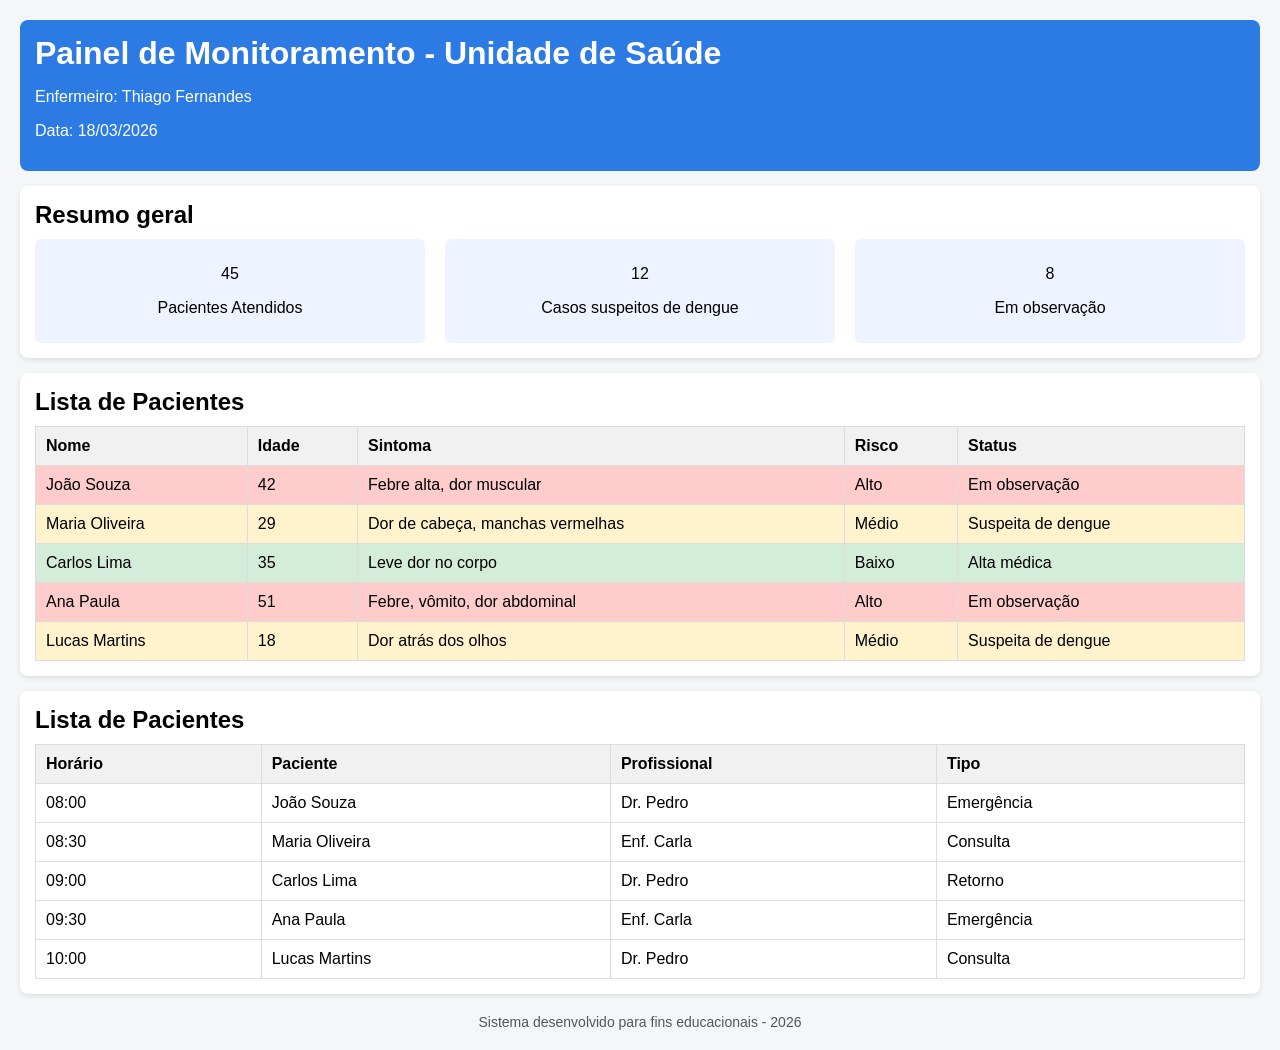
==== home.html @ 8aa7c06f "Iniciando proeto" ====
<!DOCTYPE html>
<html lang="pt-br">
<head>
    <meta charset="UTF-8">
    <meta name="viewport" content="width=device-width, initial-scale=1.0">
    <link rel="stylesheet" href="./static/css/style_home.css">
    <title>Home</title>
</head>
<body>
    <header>
        <h1>Painel de Monitoramento - Unidade de Saúde</h1>
        <p>Enfermeiro: Thiago Fernandes</p>
        <p>Data: 18/03/2026</p>
    </header>
    <section>
        <h2>Resumo geral</h2>
        <div class="resumo">
            <div class="card">
                <p>45</p>
                <p>Pacientes Atendidos</p>
            </div>
            <div class="card">
                <p>12</p>
                <p>Casos suspeitos de dengue</p>
            </div>
            <div class="card">
                <p>8</p>
                <p>Em observação</p>
            </div>
        </div>
    </section>

    <section>
        <h2>Lista de Pacientes</h2>
        <table>
            <tr>
                <th>Nome</th>
                <th>Idade</th>
                <th>Sintoma</th>
                <th>Risco</th>
                <th>Status</th>
            </tr>
            <tr class="alto">
                <td>João Souza</td>
                <td>42</td>
                <td>Febre alta, dor muscular</td>
                <td>Alto</td>
                <td>Em observação</td>
            </tr>
            <tr class="medio">
                <td>Maria Oliveira</td>
                <td>29</td>
                <td>Dor de cabeça, manchas vermelhas</td>
                <td>Médio</td>
                <td>Suspeita de dengue</td>
            </tr>
            <tr class="baixo">
                <td>Carlos Lima</td>
                <td>35</td>
                <td>Leve dor no corpo</td>
                <td>Baixo</td>
                <td>Alta médica</td>
            </tr>
            <tr class="alto">
                <td>Ana Paula</td>
                <td>51</td>
                <td>Febre, vômito, dor abdominal</td>
                <td>Alto</td>
                <td>Em observação</td>
            </tr>
            <tr class="medio">
                <td>Lucas Martins</td>
                <td>18</td>
                <td>Dor atrás dos olhos</td>
                <td>Médio</td>
                <td>Suspeita de dengue</td>
            </tr>
        </table>
    </section>

    <section>
        <h2>Lista de Pacientes</h2>
        <table>
            <tr>
                <th>Horário</th>
                <th>Paciente</th>
                <th>Profissional</th>
                <th>Tipo</th>
            </tr>
            <tr>
                <td>08:00</td>
                <td>João Souza</td>
                <td>Dr. Pedro</td>
                <td>Emergência</td>
            </tr>
            <tr>
                <td>08:30</td>
                <td>Maria Oliveira</td>
                <td>Enf. Carla</td>
                <td>Consulta</td>
            </tr>
            <tr>
                <td>09:00</td>
                <td>Carlos Lima</td>
                <td>Dr. Pedro</td>
                <td>Retorno</td>
            </tr>
            <tr>
                <td>09:30</td>
                <td>Ana Paula</td>
                <td>Enf. Carla</td>
                <td>Emergência</td>
            </tr>
            <tr>
                <td>10:00</td>
                <td>Lucas Martins</td>
                <td>Dr. Pedro</td>
                <td>Consulta</td>
            </tr>
        </table>
    </section>
    <footer>
        Sistema desenvolvido para fins educacionais - 2026
    </footer>
</body>
</html>
---- static/css/style_home.css ----
body {
    font-family: Arial, sans-serif;
    margin: 20px;
    background-color: #f4f6f8;
}

header {
    background-color: #2c7be5;
    color: white;
    padding: 15px;
    border-radius: 8px;
}

h1,
h2 {
    margin: 0 0 10px 0;
}

section {
    background-color: white;
    padding: 15px;
    margin-top: 15px;
    border-radius: 8px;
    box-shadow: 0 2px 5px rgba(0, 0, 0, 0.1);
}

table {
    width: 100%;
    border-collapse: collapse;
    margin-top: 10px;
}

th,
td {
    padding: 10px;
    border: 1px solid #ddd;
    text-align: left;
}

th {
    background-color: #f1f1f1;
}

tr:hover {
    background-color: #f9f9f9;
}

/* Classificação de risco */
.alto {
    background-color: #ffcccc;
}

.medio {
    background-color: #fff3cd;
}

.baixo {
    background-color: #d4edda;
}

footer {
    margin-top: 20px;
    text-align: center;
    font-size: 14px;
    color: #555;
}

.resumo {
    display: flex;
    gap: 20px;
}

.card {
    background-color: #eef3ff;
    padding: 10px;
    border-radius: 6px;
    flex: 1;
    text-align: center;
}
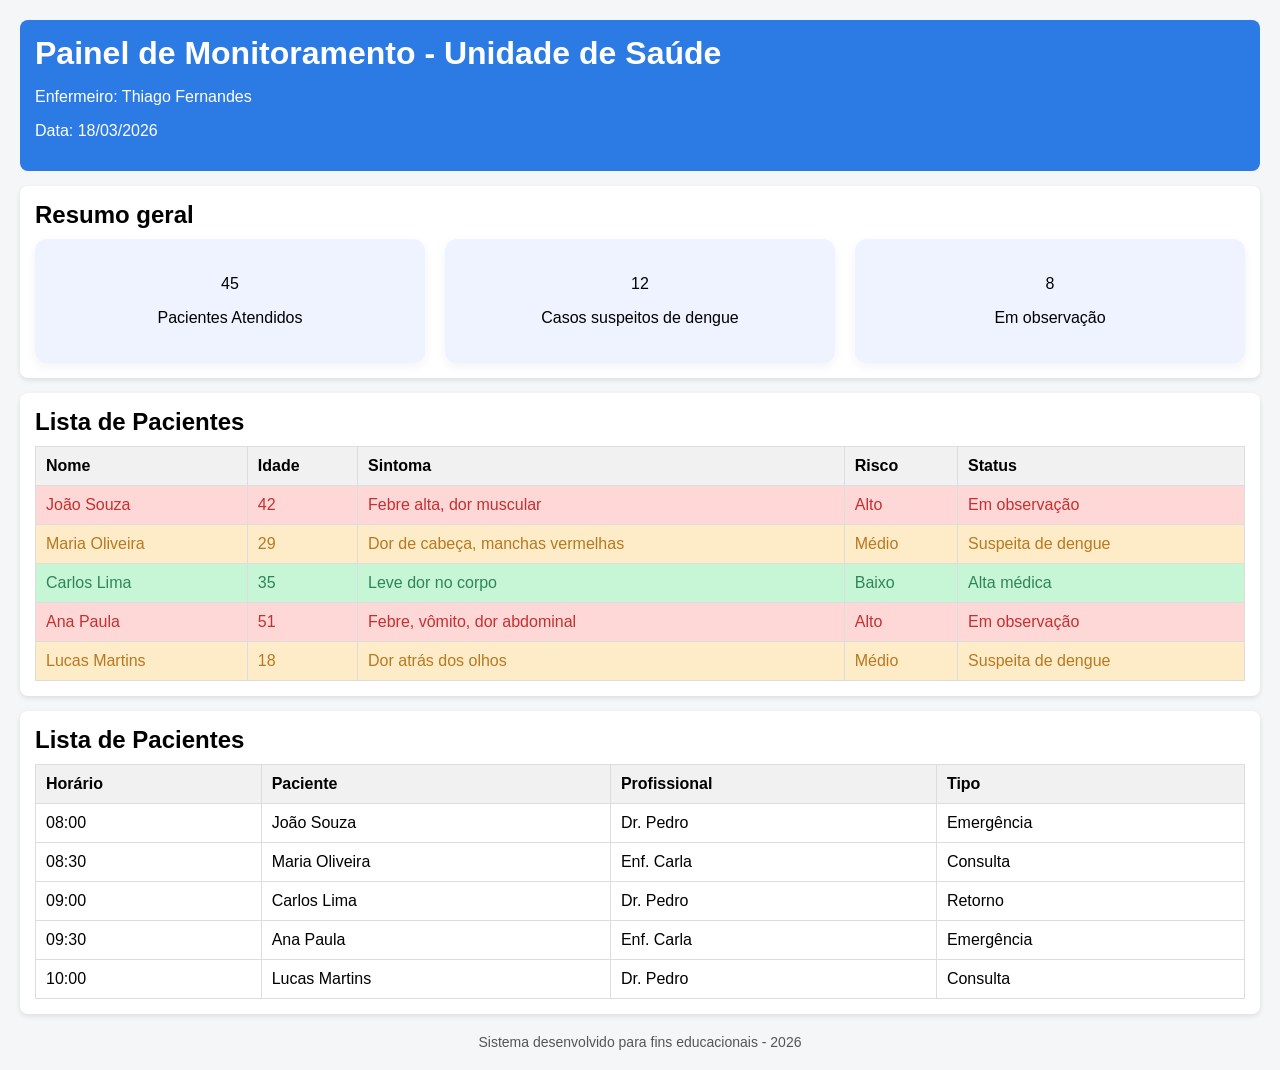
==== commit 3c4b75ec: "Iniciando a criação da tela index" ====
--- a/home.html
+++ b/home.html
@@ -4,7 +4,7 @@
     <meta charset="UTF-8">
     <meta name="viewport" content="width=device-width, initial-scale=1.0">
     <link rel="stylesheet" href="./static/css/style_home.css">
-    <title>Home</title>
+    <title>Health Monitor</title>
 </head>
 <body>
     <header>
--- a/static/css/style_home.css
+++ b/static/css/style_home.css
@@ -30,6 +30,10 @@
     margin-top: 10px;
 }
 
+tr{
+    border-bottom: 1px solid #e2e8f0;
+}
+
 th,
 td {
     padding: 10px;
@@ -42,20 +46,24 @@
 }
 
 tr:hover {
-    background-color: #f9f9f9;
+    /* background-color: #f9f9f9; */
+    background: #F7FAFC;
 }
 
 /* Classificação de risco */
 .alto {
-    background-color: #ffcccc;
+    background: #FED7D7;
+    color: #C53030;
 }
 
 .medio {
-    background-color: #fff3cd;
+    background: #FEEBC8;
+    color: #B7791F;
 }
 
 .baixo {
-    background-color: #d4edda;
+    background: #C6F6D5;
+    color: #2F855A;
 }
 
 footer {
@@ -72,8 +80,9 @@
 
 .card {
     background-color: #eef3ff;
-    padding: 10px;
-    border-radius: 6px;
+    padding: 20px;
+    border-radius: 12px;
     flex: 1;
     text-align: center;
+    box-shadow: 0 4px 12px rgba(0,0,0,0.05);
 }
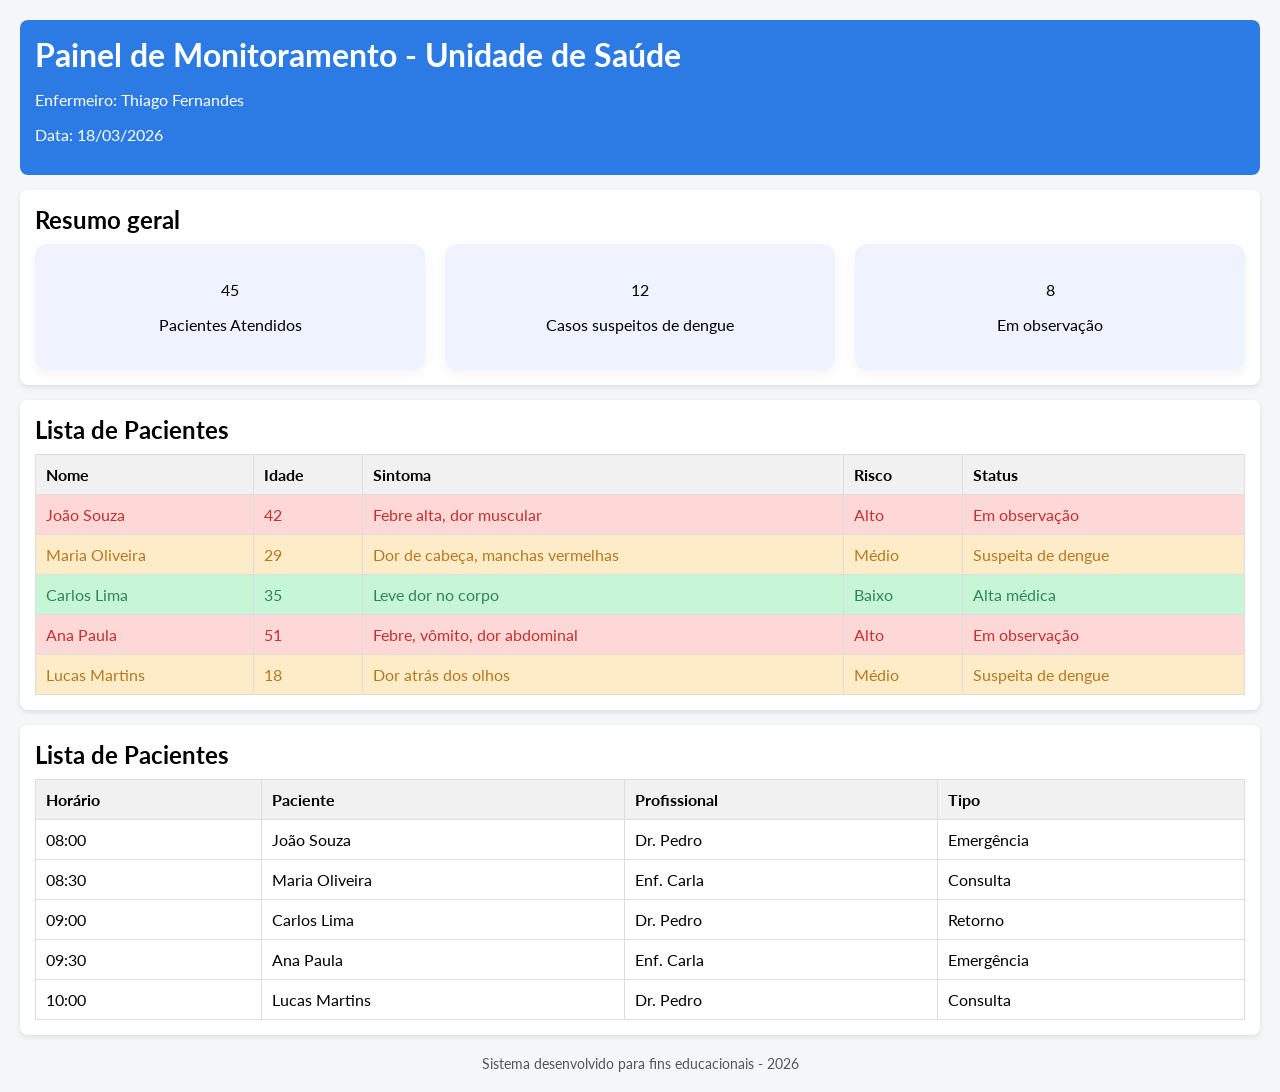
==== commit 52d8f929: "aula dia 25/03 - usando o basico do DOM" ====
--- a/home.html
+++ b/home.html
@@ -1,11 +1,20 @@
 <!DOCTYPE html>
 <html lang="pt-br">
+
 <head>
+    <link rel="preconnect" href="https://fonts.googleapis.com">
+    <link rel="preconnect" href="https://fonts.gstatic.com" crossorigin>
+    
     <meta charset="UTF-8">
     <meta name="viewport" content="width=device-width, initial-scale=1.0">
     <link rel="stylesheet" href="./static/css/style_home.css">
     <title>Health Monitor</title>
+    <link rel="icon" type="image/png" href="./static/assets/HealthMonitor-logo-small-cropped.png">
+
+    <link href="https://fonts.googleapis.com/css2?family=Lato&display=swap" rel="stylesheet">
+
 </head>
+
 <body>
     <header>
         <h1>Painel de Monitoramento - Unidade de Saúde</h1>
@@ -123,4 +132,5 @@
         Sistema desenvolvido para fins educacionais - 2026
     </footer>
 </body>
+
 </html>
--- a/static/css/style_home.css
+++ b/static/css/style_home.css
@@ -1,5 +1,5 @@
 body {
-    font-family: Arial, sans-serif;
+    font-family: "Lato", sans-serif;
     margin: 20px;
     background-color: #f4f6f8;
 }
